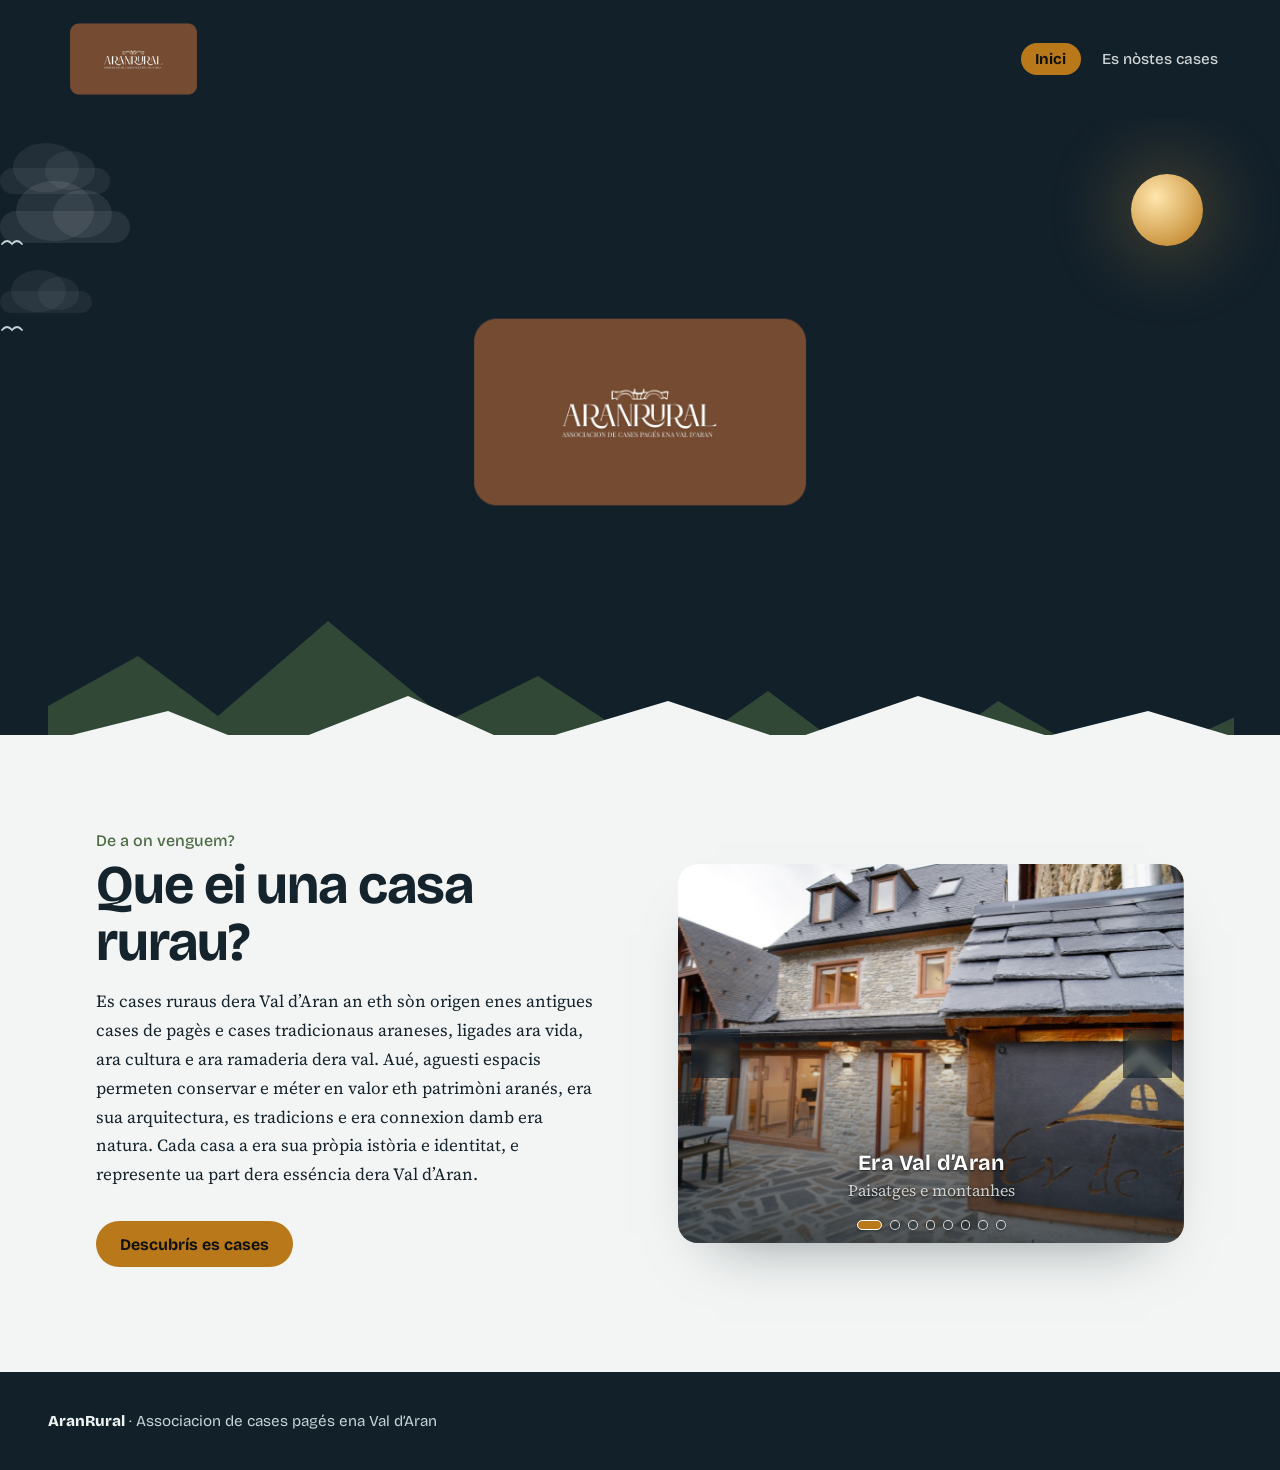
==== index.html @ 4848f4ef "Add files via upload" ====
<!DOCTYPE html>
<html lang="oc">
<head>
<meta charset="utf-8">
<meta name="viewport" content="width=device-width, initial-scale=1, viewport-fit=cover">
<title>Aranrural · Cases de pagès ena Val d’Aran</title>
<link rel="preconnect" href="https://fonts.googleapis.com">
<link rel="preconnect" href="https://fonts.gstatic.com" crossorigin>
<link href="https://fonts.googleapis.com/css2?family=Bricolage+Grotesque:wght@500;700;800&family=Source+Serif+4:wght@400;600&display=swap" rel="stylesheet">
<link rel="stylesheet" href="style.css?v=20261103d">
</head>
<body>
<header class="bar">
  <img src="aranrural.png" alt="AranRural Logo" class="logo">
  <nav aria-label="Navegacion">
    <a href="index.html" aria-current="page">Inici</a>
    <a href="cases.html">Es nòstes cases</a>
  </nav>
</header>
<main>
<section class="hero">
  <div class="sky" aria-hidden="true">
    <span class="sun"></span>
    <span class="cloud c1"></span>
    <span class="cloud c2"></span>
    <span class="cloud c3"></span>
    <svg class="bird b1" viewBox="0 0 24 12"><path class="wing" d="M2 8Q7 2 12 8Q17 2 22 8"/></svg>
    <svg class="bird b2" viewBox="0 0 24 12"><path class="wing" d="M2 8Q7 2 12 8Q17 2 22 8"/></svg>
  </div>
  <img src="aranrural.png" alt="AranRural · Associacion de cases de pagés ena Val d'Aran" class="hero-logo">
  <svg viewBox="0 0 16  00 600" preserveAspectRatio="none" aria-hidden="true">
    <path d="M0 200V120l90-50 80 60 110-95 120 100 90-45 130 85 100-70 120 90 110-80 120 70 130-60V200z" fill="var(--moss)" opacity=".55"/>
    <path d="M0 200v-45l120-30 100 40 140-55 110 50 150-45 120 40 130-45 130 40 100-25 100 30V200z" fill="var(--bg)"/>
  </svg>
</section>

<section class="def">
  <div>
    <p class="sub">De a on venguem?</p>
    <h2>Que ei una casa rurau?</h2>
    <p>Es cases ruraus dera Val d’Aran an eth sòn origen enes antigues cases de pagès e cases tradicionaus araneses, ligades ara vida, ara cultura e ara ramaderia dera val. Aué, aguesti espacis permeten conservar e méter en valor eth patrimòni aranés, era sua arquitectura, es tradicions e era connexion damb era natura. Cada casa a era sua pròpia istòria e identitat, e represente ua part dera esséncia dera Val d’Aran.</p>
    <a class="cta" href="cases.html">Descubrís es cases</a>
  </div>
  <div class="carousel" role="region" aria-roledescription="carrousel" aria-label="Fotos dera Val d’Aran"
       style="position:relative;width:100%;height:0;padding-bottom:75%;overflow:hidden;border-radius:1.25rem;background:#dfe8e8">
    <!-- Dos capas de imagen que se funden entre si. Nunca hay tres fotos: solo estas dos capas,
         y una de ellas siempre esta transparente. -->
    <img class="carousel-photo" src="fotos/foto1.png" alt="Paisatge de montanhes dera Val d’Aran"
         style="position:absolute;top:0;left:0;width:100%;height:100%;object-fit:cover;z-index:1;transition:opacity .9s ease,transform .9s ease">
    <img class="carousel-photo" alt="" aria-hidden="true"
         style="position:absolute;top:0;left:0;width:100%;height:100%;object-fit:cover;z-index:1;opacity:0;transition:opacity .9s ease,transform .9s ease">
    <div class="cap"><strong>Era Val d’Aran</strong><em>Paisatges e montanhes</em></div>
    <button class="nav prev" type="button" aria-label="Foto anterior">
      <svg viewBox="0 0 24 24" aria-hidden="true"><path d="m15 5-7 7 7 7"/></svg>
    </button>
    <button class="nav next" type="button" aria-label="Foto seguent">
      <svg viewBox="0 0 24 24" aria-hidden="true"><path d="m9 5 7 7-7 7"/></svg>
    </button>
    <div class="dots" role="group" aria-label="Seleccionar foto"></div>

    <!-- Lista de fotos. Esto NO se ve: solo son los datos del carrusel.
         Para añadir una foto, copia un <figure> entero y cambia src, alt, data-title y data-text. -->
    <div class="carousel-data" hidden>
      <figure>
        <img src="fotos/foto1.png" alt="Foto 1"
             data-title="Era Val d’Aran" data-text="Foto 1">
      </figure>
      <figure>
        <img src="fotos/foto2.heic" alt="Foto 2"
             data-title="Cases de pagès" data-text="Foto 2">
      </figure>
      <figure>
        <img src="fotos/foto3.HEIC" alt="Foto 3"
             data-title="Natura e tradicion" data-text="Foto 3">
      </figure>
      <figure>
        <img src="fotos/foto4.webp" alt="Foto 4"
             data-title="Natura e tradicion" data-text="Foto 4">
      </figure>
      <figure>
        <img src="fotos/foto5.jpg" alt="Foto 5"
             data-title="Natura e tradicion" data-text="Foto 5">
      </figure>
      <figure>
        <img src="fotos/foto6.jpeg" alt="Foto 6"
             data-title="Natura e tradicion" data-text="Foto 6">
      </figure>
      <figure>
        <img src="fotos/foto8.webp" alt="Foto 7"
             data-title="Natura e tradicion" data-text="Foto 7">
      </figure>
      <figure>
        <img src="fotos/foto9.jpg" alt="Foto 8"
             data-title="Natura e tradicion" data-text="Foto 8">
      </figure>
    </div>
  </div>
</section>
</main>
<footer><strong>AranRural</strong> · Associacion de cases pagés ena Val d’Aran</footer>
<script src="anim.js?v=20261103d" defer></script>
</body>
</html>
---- style.css ----
:root{
  --bg:#f2f5f4;--surface:#fff;--ink:#15232c;--muted:#4f6370;--line:#d3dcdf;
  --night:#12202a;--on-night:#eef3f2;--moss:#4c6b43;--larch:#b9791a;--larch-soft:#f5e6c8;--frame:#dfe8e8;
  --display:"Bricolage Grotesque","Trebuchet MS",system-ui,sans-serif;
  --text:"Source Serif 4",Georgia,"Times New Roman",serif;
  box-sizing:border-box;padding-top:env(safe-area-inset-top,0px);padding-bottom:env(safe-area-inset-bottom,0px);color-scheme:light}
@media (prefers-color-scheme:dark){:root{--bg:#0e171d;--surface:#16252e;--ink:#e8eeee;--muted:#9fb2bb;--line:#2a3c46;--night:#0a1217;--moss:#8fb283;--larch:#e2a847;--larch-soft:#3a2f17;--frame:#1d3039;color-scheme:dark}}
html{scroll-padding-top:calc(env(safe-area-inset-top,0px) + 76px);scroll-behavior:smooth}
*,*::before,*::after{box-sizing:inherit}
body{margin:0;background:var(--bg);color:var(--ink);font:400 1.0625rem/1.7 var(--text)}
body::before{content:"";position:fixed;inset:0 0 auto;height:env(safe-area-inset-top,0px);background:var(--night);z-index:21}
a{color:inherit}
:focus-visible{outline:3px solid var(--larch);outline-offset:3px}
@media (prefers-reduced-motion:reduce){html{scroll-behavior:auto}*{transition:none!important;animation:none!important}.rv{opacity:1;transform:none}}

/* barra */
.bar{position:sticky;top:env(safe-area-inset-top,0px);z-index:20;display:flex;align-items:center;justify-content:space-between;gap:1rem;padding:.7rem clamp(1rem,4vw,3rem);background:var(--night);color:var(--on-night)}
.bar .logo{height:96px;width:auto;margin-right:.5rem}
.bar>a{font:800 1.15rem/1 var(--display);text-decoration:none}
.bar nav{display:flex;gap:.4rem}
.bar nav a{font:500 .95rem var(--display);text-decoration:none;padding:.45rem .9rem;border-radius:99px;opacity:.85}
.bar nav a:hover{background:#ffffff1c;opacity:1}
.bar nav a[aria-current="page"]{background:var(--larch);color:#111;opacity:1;font-weight:700}

/* portadas */
.hero{background:var(--night);color:var(--on-night);padding:clamp(4rem,12vw,9rem) clamp(1rem,4vw,3rem) 0;overflow:hidden;position:relative;--py:0}
.hero.small{padding-top:clamp(3rem,8vw,5rem)}
.hero h1{margin:0;font:800 clamp(3.4rem,15vw,11rem)/.9 var(--display);letter-spacing:-.04em}
.hero.small h1{font-size:clamp(2.4rem,8vw,5.5rem);line-height:1}
.hero-logo{margin:1.5rem auto 0;width:clamp(6rem,20vw,16rem);display:block;animation:popIn .6s 1s cubic-bezier(.2,.9,.3,1.6) backwards}
.hero svg{display:block;width:calc(100% + 2px);height:auto;margin-top:3rem;margin-bottom:-1px}
.cta{display:inline-block;margin-top:1.75rem;padding:.85rem 1.5rem;border-radius:99px;background:var(--larch);color:#111;font:700 1rem var(--display);text-decoration:none}
.cta:hover{filter:brightness(1.08)}

/* inicio */
.def{display:grid;grid-template-columns:1fr 1fr;gap:clamp(2rem,6vw,5rem);align-items:center;padding:clamp(3rem,8vw,6rem) clamp(1rem,4vw,3rem);max-width:74rem;margin:auto}
.def h2{margin:0 0 1rem;font:700 clamp(2rem,5vw,3.4rem)/1.05 var(--display);letter-spacing:-.02em}
.def p{margin:0;max-width:34rem}
.def .sub{font:500 1rem var(--display);color:var(--moss);margin-bottom:.4rem}
.def .cta{margin-top:2rem}
/* carrousel de fotos: dos capas de imagen que se funden. Nunca se apilan. */
.carousel{isolation:isolate;touch-action:pan-y;box-shadow:0 30px 60px -38px #0a121780}
.carousel .carousel-photo{transition:opacity .9s ease,transform .9s ease;will-change:opacity,transform}
.carousel::after{content:"";position:absolute;left:0;right:0;bottom:0;height:58%;z-index:3;background:linear-gradient(to top,#0a1217b3,#0a121700);pointer-events:none}

/* pies de foto sobre la imagen */
.cap{position:absolute;left:1rem;right:1rem;bottom:2.6rem;z-index:4;display:grid;gap:.15rem;text-align:center;color:#fff;text-shadow:0 1px 2px #000000b3,0 3px 14px #00000099;pointer-events:none}
.cap strong{font:700 clamp(1rem,2.2vw,1.35rem)/1.2 var(--display);letter-spacing:.01em}
.cap em{font:400 clamp(.8rem,1.7vw,1rem)/1.4 var(--text);font-style:normal;color:#e8eeecdb}

/* flechas laterales */
.carousel .nav{position:absolute;top:50%;z-index:5;display:grid;place-items:center;width:clamp(2.4rem,4.5vw,3rem);height:clamp(2.4rem,4.5vw,3rem);padding:0;border:1px solid #ffffff33;border-radius:50%;color:#fff;background:#12202ab3;backdrop-filter:blur(6px);cursor:pointer;transform:translateY(-50%);transition:background .3s,color .3s,transform .3s,opacity .3s;opacity:.9}
.carousel .nav svg{width:1.4rem;height:1.4rem;fill:none;stroke:currentColor;stroke-width:2.4;stroke-linecap:round;stroke-linejoin:round}
.carousel .nav.prev{left:.8rem}
.carousel .nav.next{right:.8rem}
.carousel .nav:hover{background:var(--larch);color:#111;opacity:1;transform:translateY(-50%) scale(1.08)}
.carousel .nav:active{transform:translateY(-50%) scale(.94)}
.carousel .nav[hidden],.carousel .dots[hidden]{display:none}

/* indicadores */
.dots{position:absolute;left:0;right:0;bottom:.85rem;z-index:5;display:flex;justify-content:center;gap:.5rem}
.dot{position:relative;width:.6rem;height:.6rem;padding:0;border:1px solid #ffffffcc;border-radius:99px;background:#12202a59;box-shadow:0 1px 3px #00000059;cursor:pointer;transition:width .3s,background .3s,border-color .3s,transform .3s}
.dot::before{content:"";position:absolute;inset:-.55rem}
.dot:hover{background:#ffffffd9;transform:scale(1.15)}
.dot.is-active{width:1.6rem;background:var(--larch);border-color:#fff}

/* marcos de foto */
.frame{margin:0;background:var(--frame);border-radius:1.25rem;overflow:hidden;display:grid;place-items:center;color:var(--muted);position:relative}
.frame img{position:absolute;inset:0;width:100%;height:100%;object-fit:cover}
.frame > span{position:relative;z-index:2;display:grid;justify-items:center;gap:.4rem;font:500 .9rem var(--display);text-align:center;padding:1rem}
.frame svg{width:2.6rem;height:2.6rem;stroke:currentColor;fill:none;stroke-width:1.5}

/* cases */
.cases{display:grid;grid-template-columns:13rem 1fr;gap:clamp(1.5rem,4vw,3.5rem);max-width:74rem;margin:auto;padding:3rem clamp(1rem,4vw,3rem) 5rem}
.index{position:sticky;top:calc(env(safe-area-inset-top,0px) + 5.5rem);align-self:start;display:grid;gap:.25rem;border-left:2px solid var(--line);padding-left:.5rem}
.index a{font:500 1rem var(--display);text-decoration:none;padding:.5rem .8rem;border-radius:.6rem;color:var(--muted)}
.index a:hover{background:var(--surface);color:var(--ink)}
.list{display:grid;gap:2rem}
.casa{background:var(--surface);border:1px solid var(--line);border-radius:1.5rem;overflow:hidden}
.casa .frame{border-radius:0;aspect-ratio:16/9}
.casa-body{padding:1.5rem clamp(1.1rem,3vw,2rem) 1.75rem}
.casa h2{margin:0 0 1rem;font:700 1.7rem/1.1 var(--display);letter-spacing:-.01em}
details{border-top:1px solid var(--line)}
summary{cursor:pointer;list-style:none;display:flex;justify-content:space-between;align-items:center;padding:.8rem 0;font:500 1.02rem var(--display)}
summary::-webkit-details-marker{display:none}
summary::after{content:"+";font-size:1.4rem;line-height:1;color:var(--larch);transition:transform .2s}
details[open] summary::after{transform:rotate(45deg)}
details p{margin:0 0 1rem;color:var(--muted)}
.contact{display:flex;flex-wrap:wrap;gap:.6rem;margin-top:1.1rem}
.contact a{display:inline-flex;gap:.5rem;align-items:center;padding:.55rem 1rem;border-radius:99px;background:var(--larch-soft);font:500 .95rem var(--display);text-decoration:none}
.contact b{font-weight:700;color:var(--larch)}

footer{background:var(--night);color:#c5d3d6;padding:2.5rem clamp(1rem,4vw,3rem);font:400 .95rem var(--display)}
footer strong{color:var(--on-night);font-weight:800}

@media (max-width:820px){
  .def,.cases{grid-template-columns:1fr}
  .index{position:static;display:flex;overflow-x:auto;border:0;padding:0 0 .5rem;gap:.4rem}
  .index a{white-space:nowrap;background:var(--surface);border:1px solid var(--line)}
}

/* ==================== animaciones ==================== */

/* — entrada de pagina y salida hacia otro enlace — */
@keyframes pageIn{from{opacity:0}to{opacity:1}}
body{animation:pageIn .5s ease both}
body.leaving{opacity:0;transition:opacity .28s ease}

/* — barra de progreso de lectura — */
.progress{position:fixed;top:0;left:0;z-index:40;width:100%;height:3px;background:linear-gradient(90deg,var(--moss),var(--larch));transform:scaleX(var(--p,0));transform-origin:0 50%;pointer-events:none}

/* — barra superior — */
@keyframes barIn{from{transform:translateY(-100%)}to{transform:none}}
.bar{animation:barIn .6s .05s cubic-bezier(.2,.85,.25,1) both}
@keyframes navIn{from{opacity:0;transform:translateY(-14px) scale(.8)}to{transform:none}}
.bar nav a{animation:navIn .5s cubic-bezier(.2,.9,.3,1.4) backwards;animation-delay:calc(.3s + var(--i,0) * .08s);transition:background .3s,opacity .3s,transform .3s,color .3s}
.bar nav a:hover{transform:translateY(-2px) scale(1.06)}
.bar nav a:active{transform:scale(.94)}
.bar>a{display:inline-block;transition:transform .35s cubic-bezier(.2,.9,.3,1.5),color .3s}
.bar>a:hover{transform:scale(1.07) rotate(-1.5deg);color:var(--larch)}

/* — cielo animado de la portada (sol, nubes, pajaros) — */
@keyframes sunIn{from{opacity:0;transform:scale(.2)}to{opacity:1;transform:scale(1)}}
@keyframes sunPulse{0%,100%{transform:scale(1)}50%{transform:scale(1.09)}}
.sun{position:absolute;top:9%;right:6%;width:clamp(38px,6vw,72px);aspect-ratio:1;border-radius:50%;background:radial-gradient(circle at 35% 32%,#ffe6ad,var(--larch));box-shadow:0 0 70px 16px #e2a8473d;pointer-events:none;animation:sunIn 1.2s .4s backwards,sunPulse 5s 1.8s ease-in-out infinite;translate:0 calc(var(--py,0) * .5px)}
.sky{position:absolute;inset:0;overflow:hidden;pointer-events:none;translate:0 calc(var(--py,0) * .3px)}
@keyframes drift{from{transform:translateX(-30vw)}to{transform:translateX(130vw)}}
@keyframes cloudIn{from{opacity:0}to{opacity:var(--o,.5)}}
.cloud{position:absolute;background:#ffffff2b;border-radius:99px;animation:drift linear infinite,cloudIn 1.6s both}
.cloud::before,.cloud::after{content:"";position:absolute;background:inherit;border-radius:50%}
.cloud::before{width:60%;height:190%;left:12%;top:-95%}
.cloud::after{width:45%;height:150%;right:14%;top:-65%}
.cloud.c1{top:15%;width:130px;height:32px;--o:.5;animation-duration:52s;animation-delay:-9s}
.cloud.c2{top:28%;width:92px;height:22px;--o:.35;animation-duration:74s;animation-delay:-34s}
.cloud.c3{top:8%;width:110px;height:26px;--o:.4;animation-duration:63s;animation-delay:-48s}
@keyframes fly{from{transform:translate(-12vw,0)}to{transform:translate(112vw,-9vh)}}
@keyframes flap{0%,100%{transform:scaleY(1)}50%{transform:scaleY(.3)}}
.bird{position:absolute;width:24px;height:auto;fill:none;stroke:#c5d3d6;stroke-width:1.8;stroke-linecap:round;animation:fly linear infinite}
.bird .wing{transform-box:fill-box;transform-origin:center;animation:flap .48s ease-in-out infinite}
.bird.b1{top:19%;animation-duration:38s}
.bird.b2{top:33%;width:16px;animation-duration:54s;animation-delay:-22s}
.hero .sky svg{display:block;width:24px;height:auto;margin:0;position:absolute}

/* — texto de portada — */
@keyframes ltrIn{from{opacity:0;transform:translateY(.55em) rotate(5deg);filter:blur(7px)}to{opacity:1;transform:none;filter:blur(0)}}
.hero h1 .ltr{display:inline-block;animation:ltrIn .55s cubic-bezier(.2,.85,.3,1.15) backwards;animation-delay:calc(.15s + var(--i) * .038s);will-change:transform,opacity,filter}
@keyframes hue{to{filter:hue-rotate(20deg)}}
.hero h1 span{animation:hue 6s ease-in-out infinite alternate}
@keyframes fadeUp{from{opacity:0;transform:translateY(24px)}to{opacity:1;transform:none}}
@keyframes popIn{from{opacity:0;transform:scale(.7)}to{opacity:1;transform:none}}
.hero-logo{display:block;margin:1.5rem auto 0;width:clamp(12rem,35vw,40rem);animation:popIn .6s 1s cubic-bezier(.2,.9,.3,1.6) backwards}
.hero p{animation:fadeUp .8s .7s backwards}
.hero>svg{transform:translateY(calc(var(--py,0) * .22px))}
.hero>svg path{transform-box:fill-box;animation:rise 1s cubic-bezier(.2,.8,.2,1) both}
@keyframes rise{from{transform:translateY(55%)}to{transform:none}}
.hero>svg path:nth-child(1){animation-delay:.45s}
.hero>svg path:nth-child(2){animation-delay:.6s}

/* — boton CTA — */
.cta{position:relative;overflow:hidden;transition:transform .3s cubic-bezier(.2,.9,.3,1.5),box-shadow .3s,filter .3s}
.hero .cta{animation:popIn .6s 1s cubic-bezier(.2,.9,.3,1.6) backwards}
.cta::after{content:"";position:absolute;inset:0;background:linear-gradient(110deg,transparent 32%,#ffffffa6 50%,transparent 68%);transform:translateX(-130%);pointer-events:none}
.cta:hover{transform:translateY(-3px) scale(1.04);box-shadow:0 16px 30px -12px #b9791acc}
.cta:hover::after{animation:shine .9s ease}
@keyframes shine{to{transform:translateX(130%)}}
.cta:active{transform:translateY(0) scale(.96)}

/* — marcos de foto — */
.frame::before{content:"";position:absolute;inset:0;background:linear-gradient(115deg,transparent 40%,#ffffff80 50%,transparent 60%);translate:-130% 0;transition:translate .9s ease;pointer-events:none;z-index:1}
.frame:hover::before{translate:130% 0}
.frame img{transition:transform .8s cubic-bezier(.2,.8,.25,1)}
.frame:not(.slide):hover img{transform:scale(1.07)}
.frame svg{transition:transform .55s cubic-bezier(.2,.9,.3,1.5)}
.frame:not(.slide):hover svg{transform:scale(1.15) rotate(-5deg)}

/* — revelado al hacer scroll — */
.rv{opacity:0;transform:translateY(36px);transition:opacity .85s cubic-bezier(.2,.8,.25,1),transform .85s cubic-bezier(.2,.8,.25,1);transition-delay:calc(var(--i,0) * 95ms)}
.rv.in{opacity:1;transform:none}

/* — tarjetas de casa — */
.casa{transition:transform .45s cubic-bezier(.2,.8,.25,1),box-shadow .45s,border-color .45s}
.casa.in:hover{transform:translateY(-7px);box-shadow:0 26px 50px -26px #0a121759;border-color:var(--moss)}

/* — acordeones (details) — */
details{interpolate-size:allow-keywords;transition:border-color .3s}
details::details-content{block-size:0;overflow:hidden;opacity:0;transition:block-size .4s cubic-bezier(.2,.8,.25,1),opacity .35s .05s,content-visibility .4s allow-discrete}
details[open]::details-content{block-size:auto;opacity:1}
@supports not (interpolate-size:allow-keywords){details[open] p{animation:fadeUp .4s .05s backwards}}
summary{transition:color .25s,transform .25s}
summary:hover{color:var(--moss);transform:translateX(5px)}
summary:active{transform:translateX(5px) scale(.98)}
summary::after{transition:transform .45s cubic-bezier(.2,.9,.3,1.8)}
summary:hover::after{transform:scale(1.25)}
details[open] summary:hover::after{transform:rotate(45deg) scale(1.25)}

/* — chips de contacto — */
.casa.in .contact a{animation:popIn .5s backwards;animation-delay:calc(.2s + var(--i,0) * .07s)}
.contact a{transition:transform .3s cubic-bezier(.2,.9,.3,1.5),box-shadow .3s,filter .3s}
.contact a:hover{transform:translateY(-3px) scale(1.05);box-shadow:0 12px 22px -10px #b9791a80;filter:brightness(1.05)}
.contact a:active{transform:scale(.96)}

/* — indice lateral — */
.index a{transition:background .3s,color .3s,transform .35s cubic-bezier(.2,.8,.25,1),box-shadow .3s}
.index a:hover{transform:translateX(7px)}
.index a.active{background:var(--surface);color:var(--ink);transform:translateX(7px);box-shadow:inset 3px 0 0 var(--larch)}

@media (max-width:820px){
  .index a:hover,.index a.active{transform:translateY(-2px);box-shadow:0 6px 14px -8px #0a121733}
}
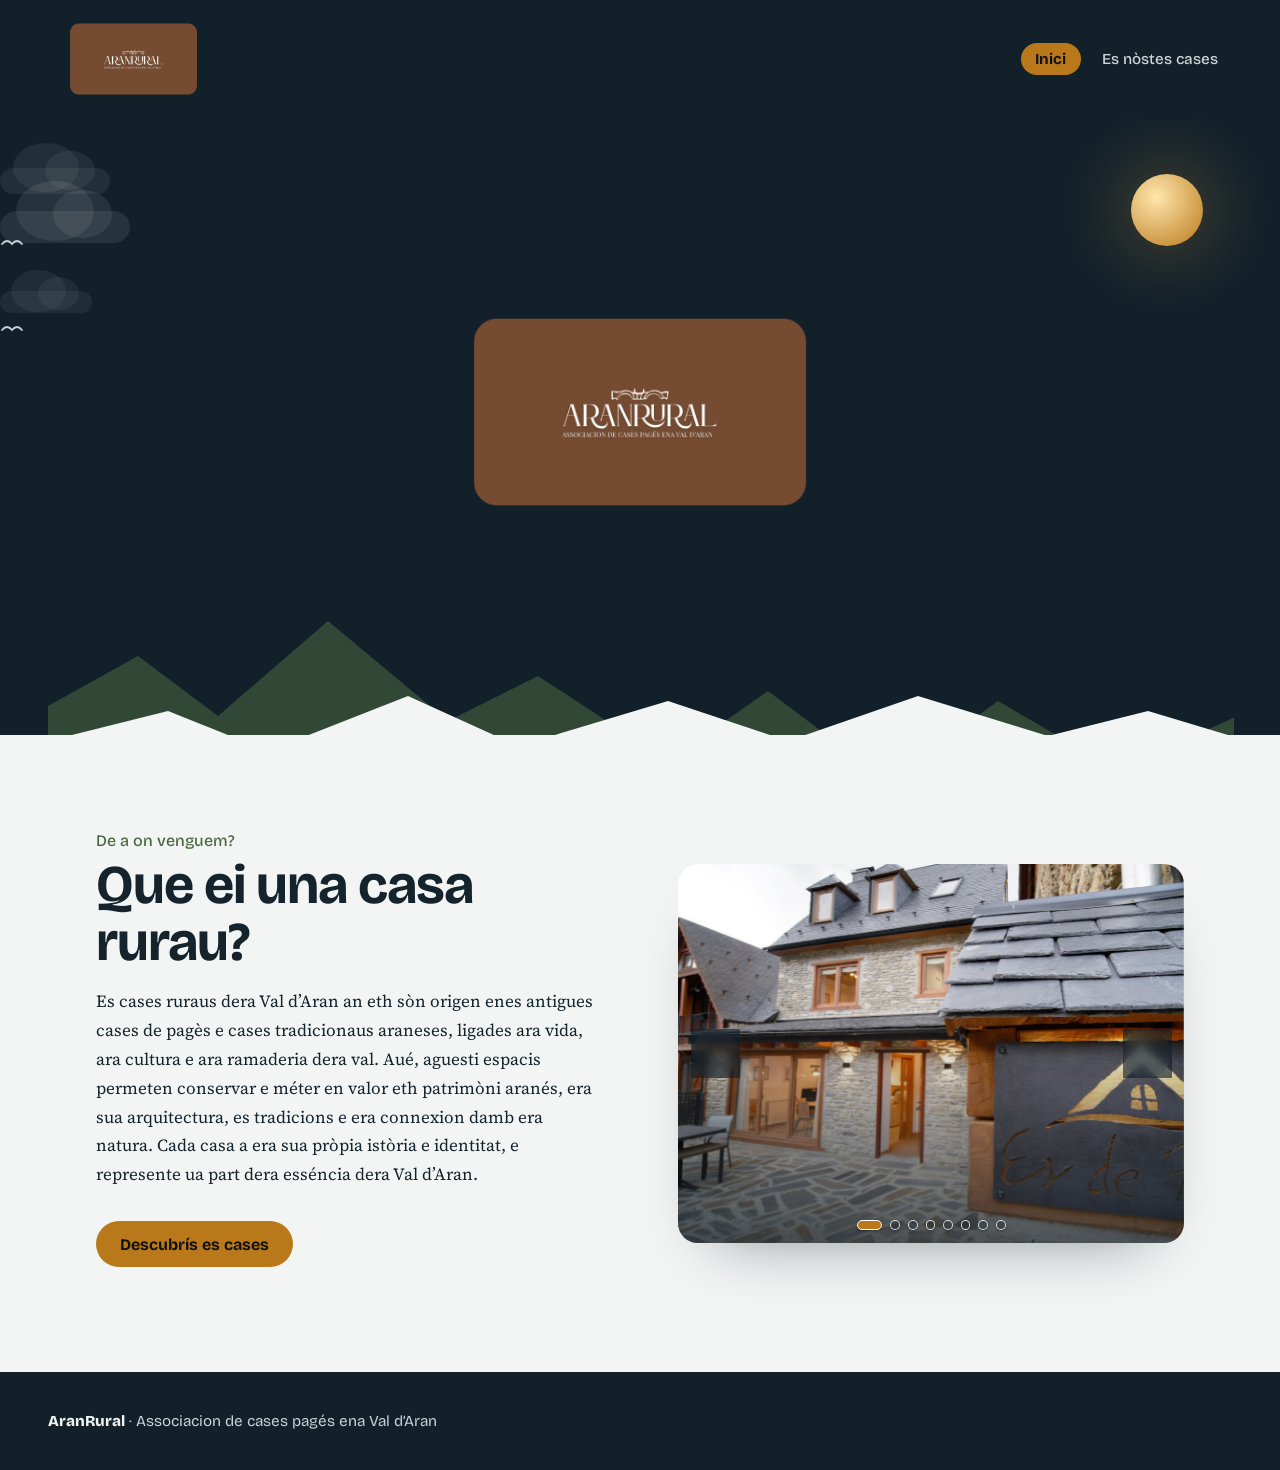
==== commit 483e22eb: "Add files via upload" ====
--- a/index.html
+++ b/index.html
@@ -49,7 +49,6 @@
          style="position:absolute;top:0;left:0;width:100%;height:100%;object-fit:cover;z-index:1;transition:opacity .9s ease,transform .9s ease">
     <img class="carousel-photo" alt="" aria-hidden="true"
          style="position:absolute;top:0;left:0;width:100%;height:100%;object-fit:cover;z-index:1;opacity:0;transition:opacity .9s ease,transform .9s ease">
-    <div class="cap"><strong>Era Val d’Aran</strong><em>Paisatges e montanhes</em></div>
     <button class="nav prev" type="button" aria-label="Foto anterior">
       <svg viewBox="0 0 24 24" aria-hidden="true"><path d="m15 5-7 7 7 7"/></svg>
     </button>
@@ -66,11 +65,11 @@
              data-title="Era Val d’Aran" data-text="Foto 1">
       </figure>
       <figure>
-        <img src="fotos/foto2.heic" alt="Foto 2"
+        <img src="fotos/foto2.png" alt="Foto 2"
              data-title="Cases de pagès" data-text="Foto 2">
       </figure>
       <figure>
-        <img src="fotos/foto3.HEIC" alt="Foto 3"
+        <img src="fotos/foto3.png" alt="Foto 3"
              data-title="Natura e tradicion" data-text="Foto 3">
       </figure>
       <figure>
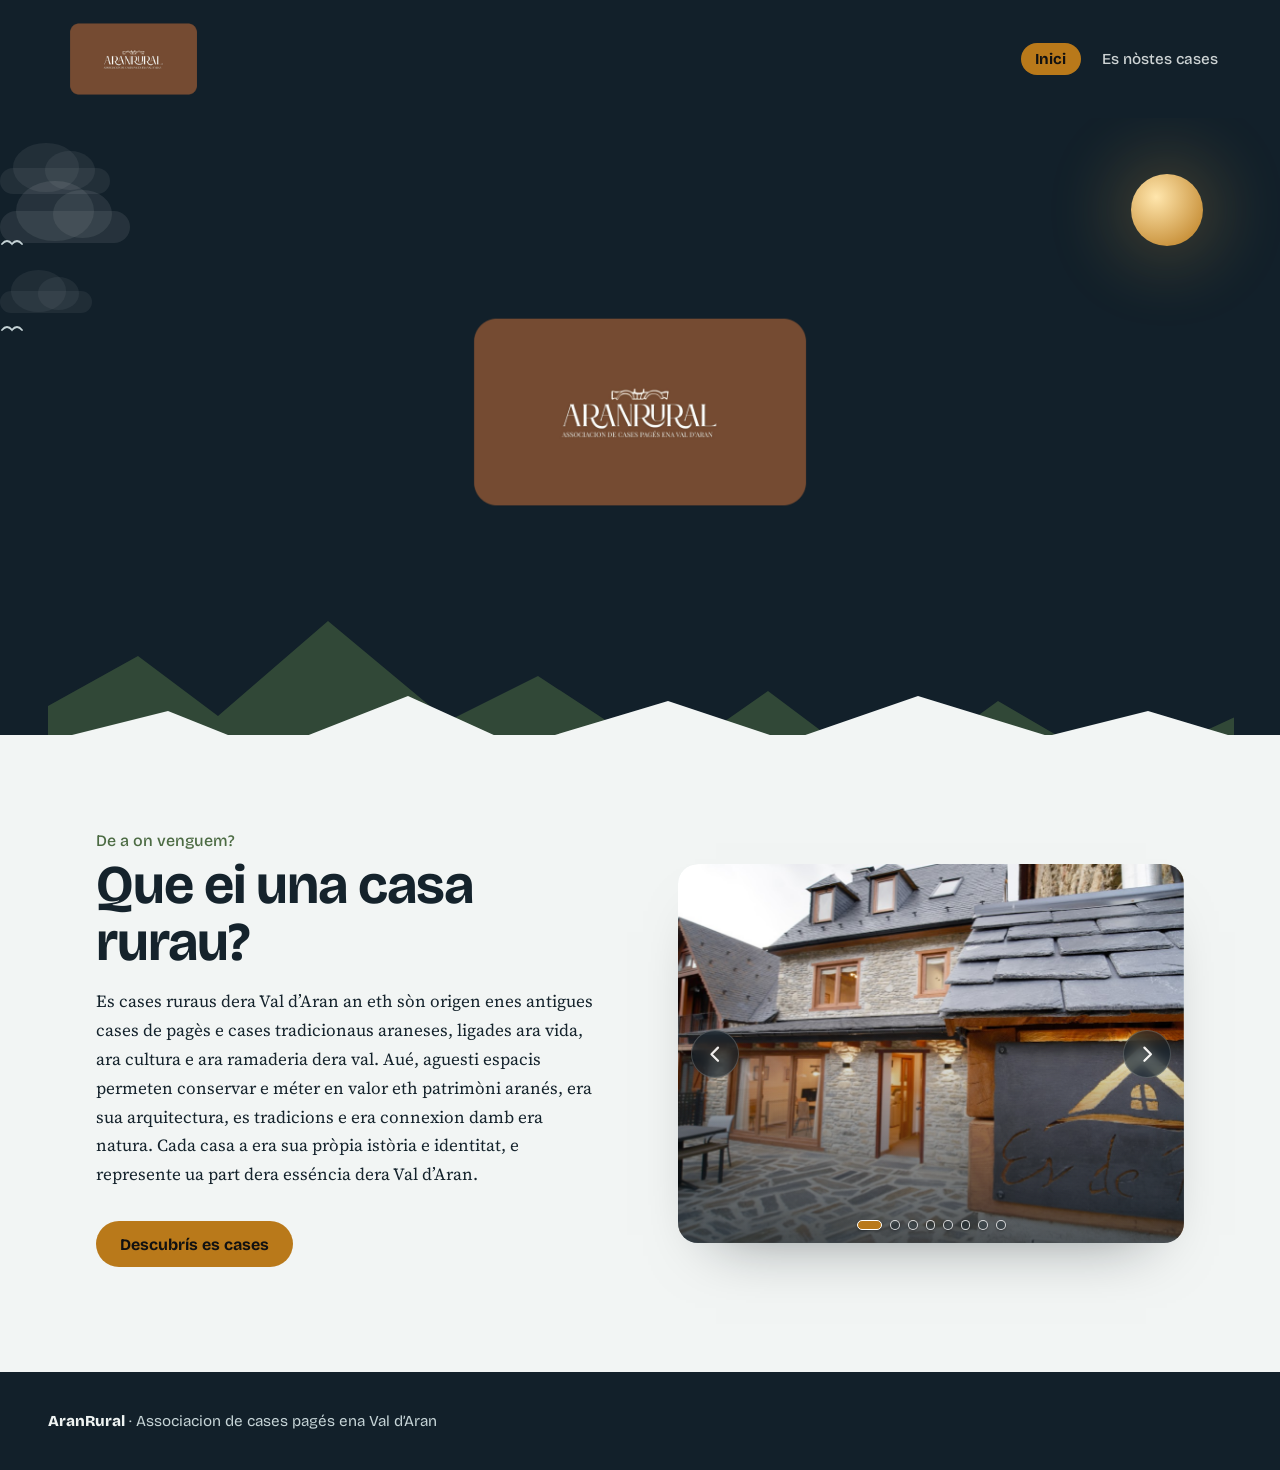
==== commit 4b8ddfff: "Add files via upload" ====
--- a/index.html
+++ b/index.html
@@ -7,7 +7,7 @@
 <link rel="preconnect" href="https://fonts.googleapis.com">
 <link rel="preconnect" href="https://fonts.gstatic.com" crossorigin>
 <link href="https://fonts.googleapis.com/css2?family=Bricolage+Grotesque:wght@500;700;800&family=Source+Serif+4:wght@400;600&display=swap" rel="stylesheet">
-<link rel="stylesheet" href="style.css?v=20261103d">
+<link rel="stylesheet" href="style.css?v=20261103e">
 </head>
 <body>
 <header class="bar">
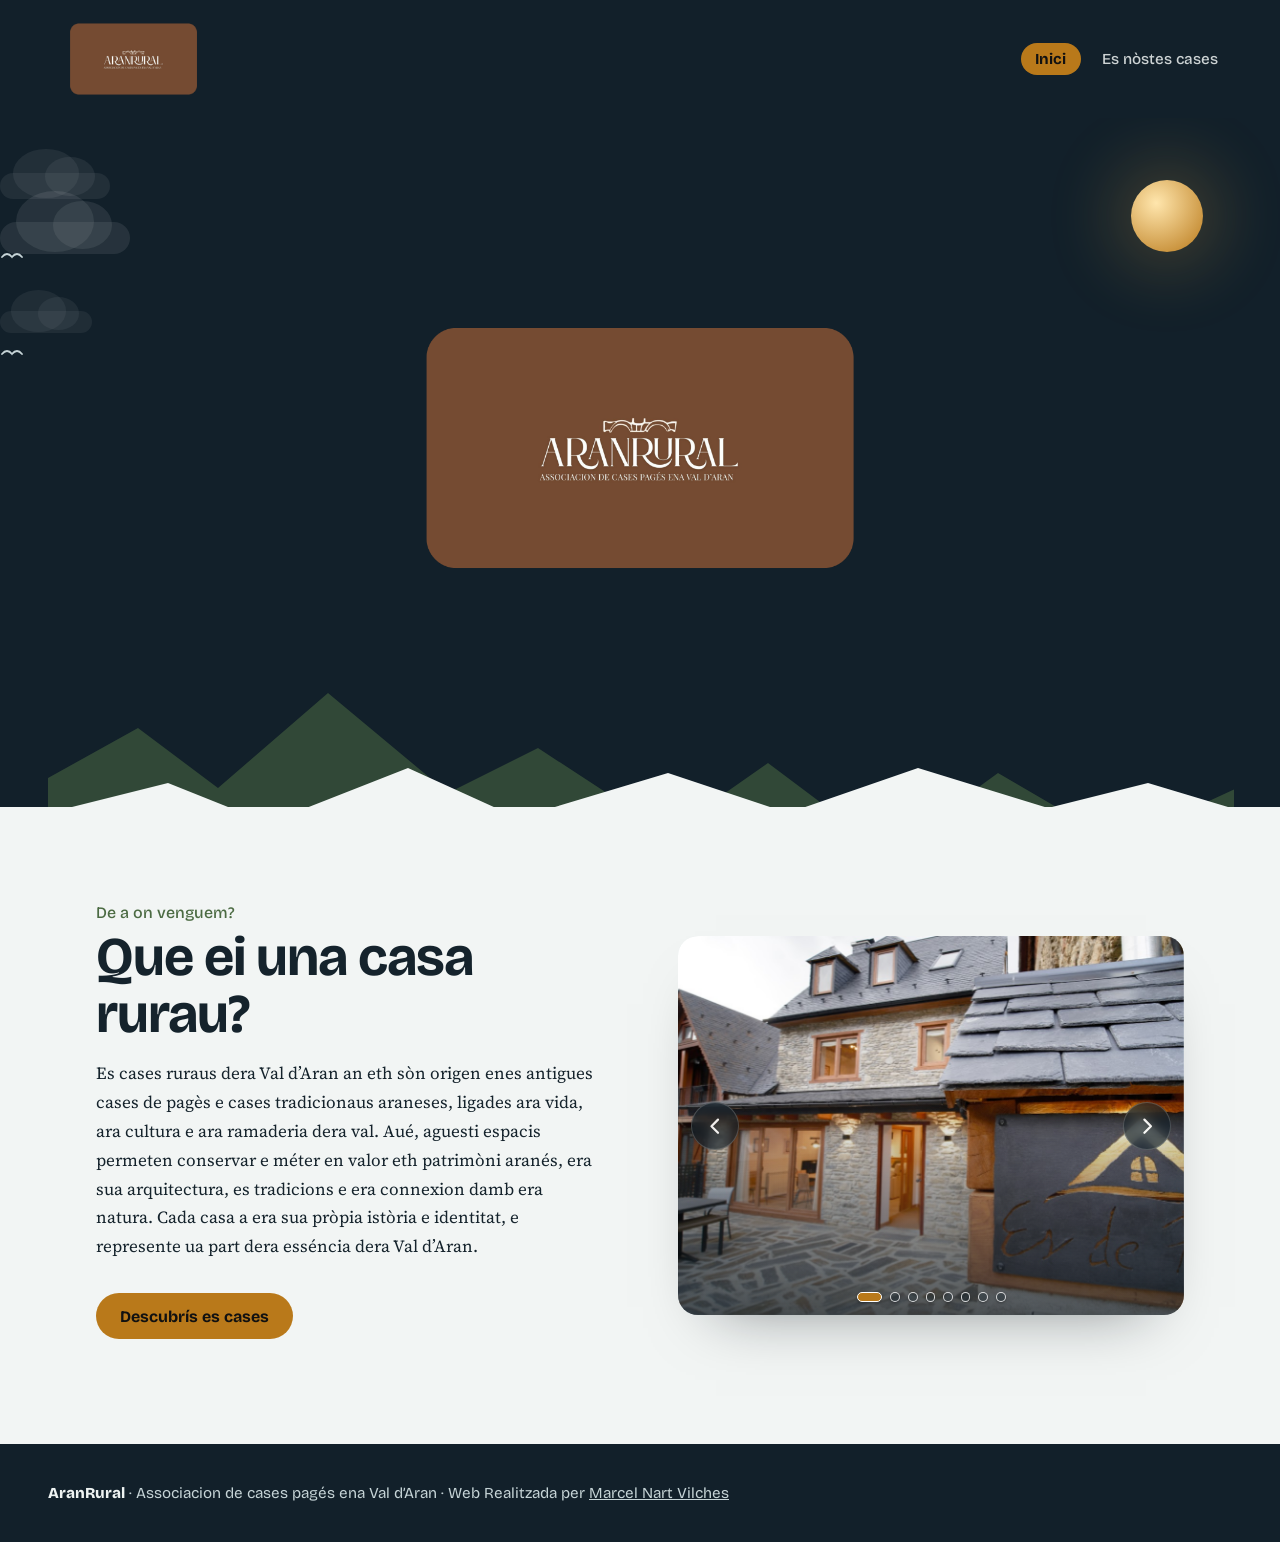
==== commit 166cc0b0: "Add files via upload" ====
--- a/index.html
+++ b/index.html
@@ -7,7 +7,7 @@
 <link rel="preconnect" href="https://fonts.googleapis.com">
 <link rel="preconnect" href="https://fonts.gstatic.com" crossorigin>
 <link href="https://fonts.googleapis.com/css2?family=Bricolage+Grotesque:wght@500;700;800&family=Source+Serif+4:wght@400;600&display=swap" rel="stylesheet">
-<link rel="stylesheet" href="style.css?v=20261103e">
+<link rel="stylesheet" href="style.css?v=20261103f">
 </head>
 <body>
 <header class="bar">
@@ -96,7 +96,7 @@
   </div>
 </section>
 </main>
-<footer><strong>AranRural</strong> · Associacion de cases pagés ena Val d’Aran</footer>
-<script src="anim.js?v=20261103d" defer></script>
+<footer><strong>AranRural</strong> · Associacion de cases pagés ena Val d’Aran · Web Realitzada per <a href="https://mnartv.es">Marcel Nart Vilches</a></footer>
+<script src="anim.js?v=20261103f" defer></script>
 </body>
 </html>
--- a/style.css
+++ b/style.css
@@ -27,7 +27,7 @@
 .hero.small{padding-top:clamp(3rem,8vw,5rem)}
 .hero h1{margin:0;font:800 clamp(3.4rem,15vw,11rem)/.9 var(--display);letter-spacing:-.04em}
 .hero.small h1{font-size:clamp(2.4rem,8vw,5.5rem);line-height:1}
-.hero-logo{margin:1.5rem auto 0;width:clamp(6rem,20vw,16rem);display:block;animation:popIn .6s 1s cubic-bezier(.2,.9,.3,1.6) backwards}
+.hero-logo{margin:1.5rem auto 0;width:clamp(16rem,45vw,52rem);display:block;animation:popIn .6s 1s cubic-bezier(.2,.9,.3,1.6) backwards}
 .hero svg{display:block;width:calc(100% + 2px);height:auto;margin-top:3rem;margin-bottom:-1px}
 .cta{display:inline-block;margin-top:1.75rem;padding:.85rem 1.5rem;border-radius:99px;background:var(--larch);color:#111;font:700 1rem var(--display);text-decoration:none}
 .cta:hover{filter:brightness(1.08)}
@@ -148,7 +148,7 @@
 .hero h1 span{animation:hue 6s ease-in-out infinite alternate}
 @keyframes fadeUp{from{opacity:0;transform:translateY(24px)}to{opacity:1;transform:none}}
 @keyframes popIn{from{opacity:0;transform:scale(.7)}to{opacity:1;transform:none}}
-.hero-logo{display:block;margin:1.5rem auto 0;width:clamp(12rem,35vw,40rem);animation:popIn .6s 1s cubic-bezier(.2,.9,.3,1.6) backwards}
+.hero-logo{display:block;margin:1.5rem auto 0;width:clamp(16rem,45vw,52rem);animation:popIn .6s 1s cubic-bezier(.2,.9,.3,1.6) backwards}
 .hero p{animation:fadeUp .8s .7s backwards}
 .hero>svg{transform:translateY(calc(var(--py,0) * .22px))}
 .hero>svg path{transform-box:fill-box;animation:rise 1s cubic-bezier(.2,.8,.2,1) both}
@@ -207,3 +207,9 @@
 @media (max-width:820px){
   .index a:hover,.index a.active{transform:translateY(-2px);box-shadow:0 6px 14px -8px #0a121733}
 }
+
+/* — al pasar el cursor, la tarjeta crece para mostrar la foto completa — */
+.casa .frame{transition:aspect-ratio .45s cubic-bezier(.2,.8,.25,1)}
+.casa .frame:hover{aspect-ratio:var(--ar,16/9)}
+.casa .frame:hover img{transform:none}
+@media (prefers-reduced-motion:reduce){.casa .frame{transition:none}}
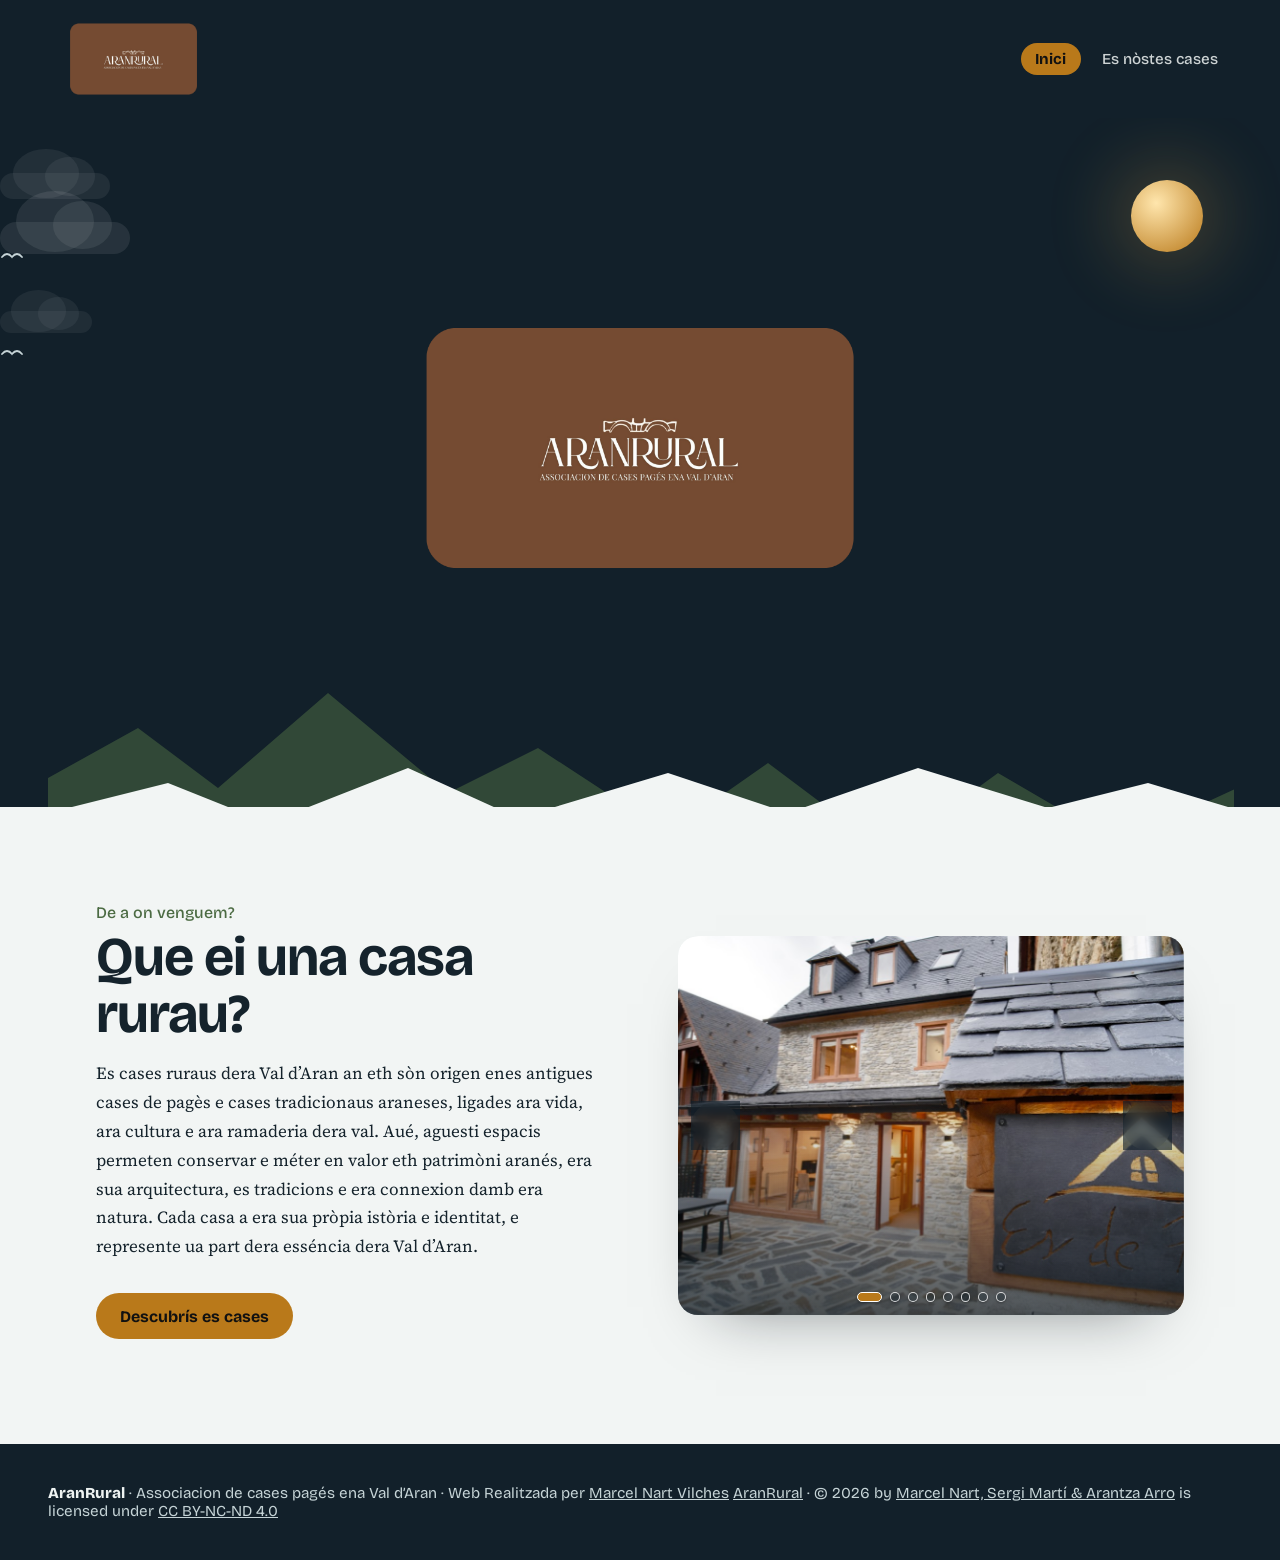
==== commit a299720c: "Add files via upload" ====
--- a/index.html
+++ b/index.html
@@ -96,7 +96,7 @@
   </div>
 </section>
 </main>
-<footer><strong>AranRural</strong> · Associacion de cases pagés ena Val d’Aran · Web Realitzada per <a href="https://mnartv.es">Marcel Nart Vilches</a></footer>
+<footer><strong>AranRural</strong> · Associacion de cases pagés ena Val d’Aran · Web Realitzada per <a href="https://mnartv.es">Marcel Nart Vilches</a> <a href="https://ruralaran.vercel.app">AranRural</a> · © 2026 by <a href="https://example.com">Marcel Nart, Sergi Martí &amp; Arantza Arro</a> is licensed under <a href="https://creativecommons.org/licenses/by-nc-nd/4.0/">CC BY-NC-ND 4.0</a><img src="https://mirrors.creativecommons.org/presskit/icons/cc.svg" alt="" style="max-width: 1em;max-height:1em;margin-left: .2em;"><img src="https://mirrors.creativecommons.org/presskit/icons/by.svg" alt="" style="max-width: 1em;max-height:1em;margin-left: .2em;"><img src="https://mirrors.creativecommons.org/presskit/icons/nc.svg" alt="" style="max-width: 1em;max-height:1em;margin-left: .2em;"><img src="https://mirrors.creativecommons.org/presskit/icons/nd.svg" alt="" style="max-width: 1em;max-height:1em;margin-left: .2em;"></footer>
 <script src="anim.js?v=20261103f" defer></script>
 </body>
 </html>
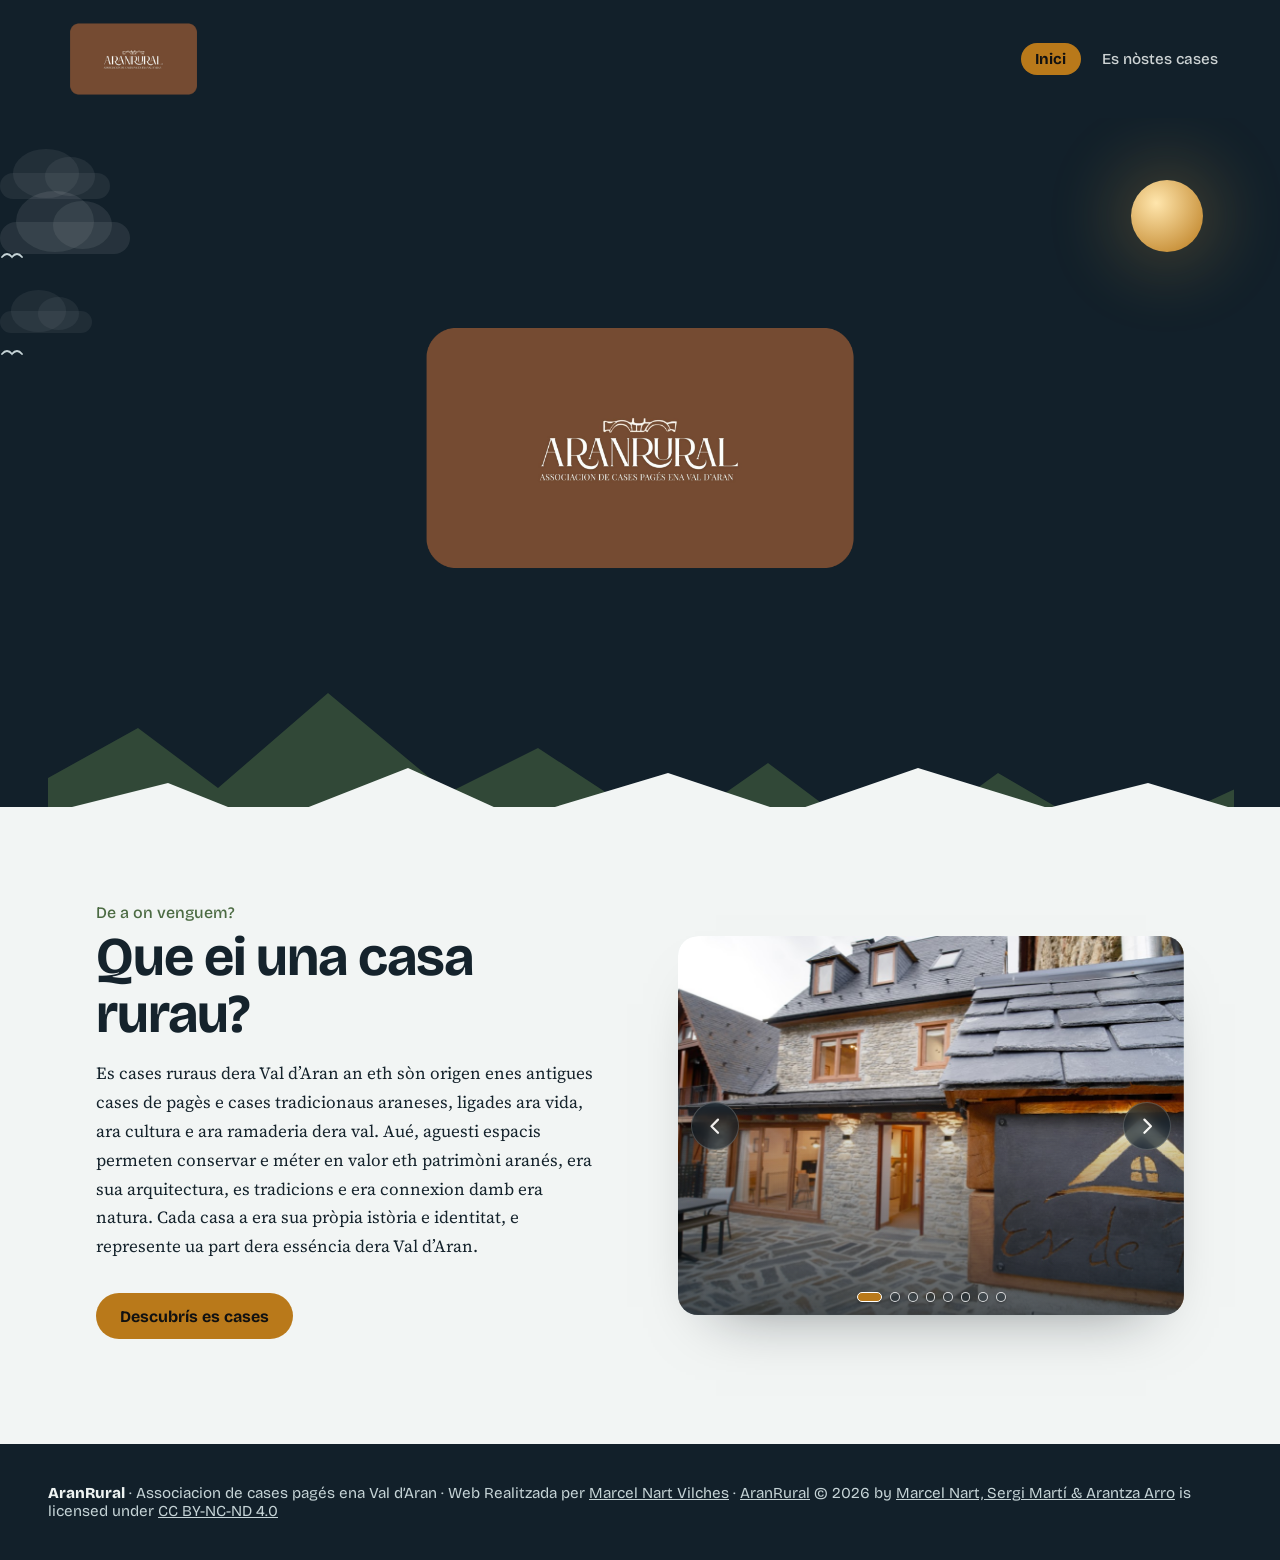
==== commit 250c20f4: "Add files via upload" ====
--- a/index.html
+++ b/index.html
@@ -96,7 +96,7 @@
   </div>
 </section>
 </main>
-<footer><strong>AranRural</strong> · Associacion de cases pagés ena Val d’Aran · Web Realitzada per <a href="https://mnartv.es">Marcel Nart Vilches</a> <a href="https://ruralaran.vercel.app">AranRural</a> · © 2026 by <a href="https://example.com">Marcel Nart, Sergi Martí &amp; Arantza Arro</a> is licensed under <a href="https://creativecommons.org/licenses/by-nc-nd/4.0/">CC BY-NC-ND 4.0</a><img src="https://mirrors.creativecommons.org/presskit/icons/cc.svg" alt="" style="max-width: 1em;max-height:1em;margin-left: .2em;"><img src="https://mirrors.creativecommons.org/presskit/icons/by.svg" alt="" style="max-width: 1em;max-height:1em;margin-left: .2em;"><img src="https://mirrors.creativecommons.org/presskit/icons/nc.svg" alt="" style="max-width: 1em;max-height:1em;margin-left: .2em;"><img src="https://mirrors.creativecommons.org/presskit/icons/nd.svg" alt="" style="max-width: 1em;max-height:1em;margin-left: .2em;"></footer>
+<footer><strong>AranRural</strong> · Associacion de cases pagés ena Val d’Aran · Web Realitzada per <a href="https://mnartv.es">Marcel Nart Vilches</a> · <a href="https://ruralaran.vercel.app">AranRural</a> © 2026 by <a href="https://example.com">Marcel Nart, Sergi Martí &amp; Arantza Arro</a> is licensed under <a href="https://creativecommons.org/licenses/by-nc-nd/4.0/">CC BY-NC-ND 4.0</a><img src="https://mirrors.creativecommons.org/presskit/icons/cc.svg" alt="" style="max-width: 1em;max-height:1em;margin-left: .2em;"><img src="https://mirrors.creativecommons.org/presskit/icons/by.svg" alt="" style="max-width: 1em;max-height:1em;margin-left: .2em;"><img src="https://mirrors.creativecommons.org/presskit/icons/nc.svg" alt="" style="max-width: 1em;max-height:1em;margin-left: .2em;"><img src="https://mirrors.creativecommons.org/presskit/icons/nd.svg" alt="" style="max-width: 1em;max-height:1em;margin-left: .2em;"></footer>
 <script src="anim.js?v=20261103f" defer></script>
 </body>
 </html>
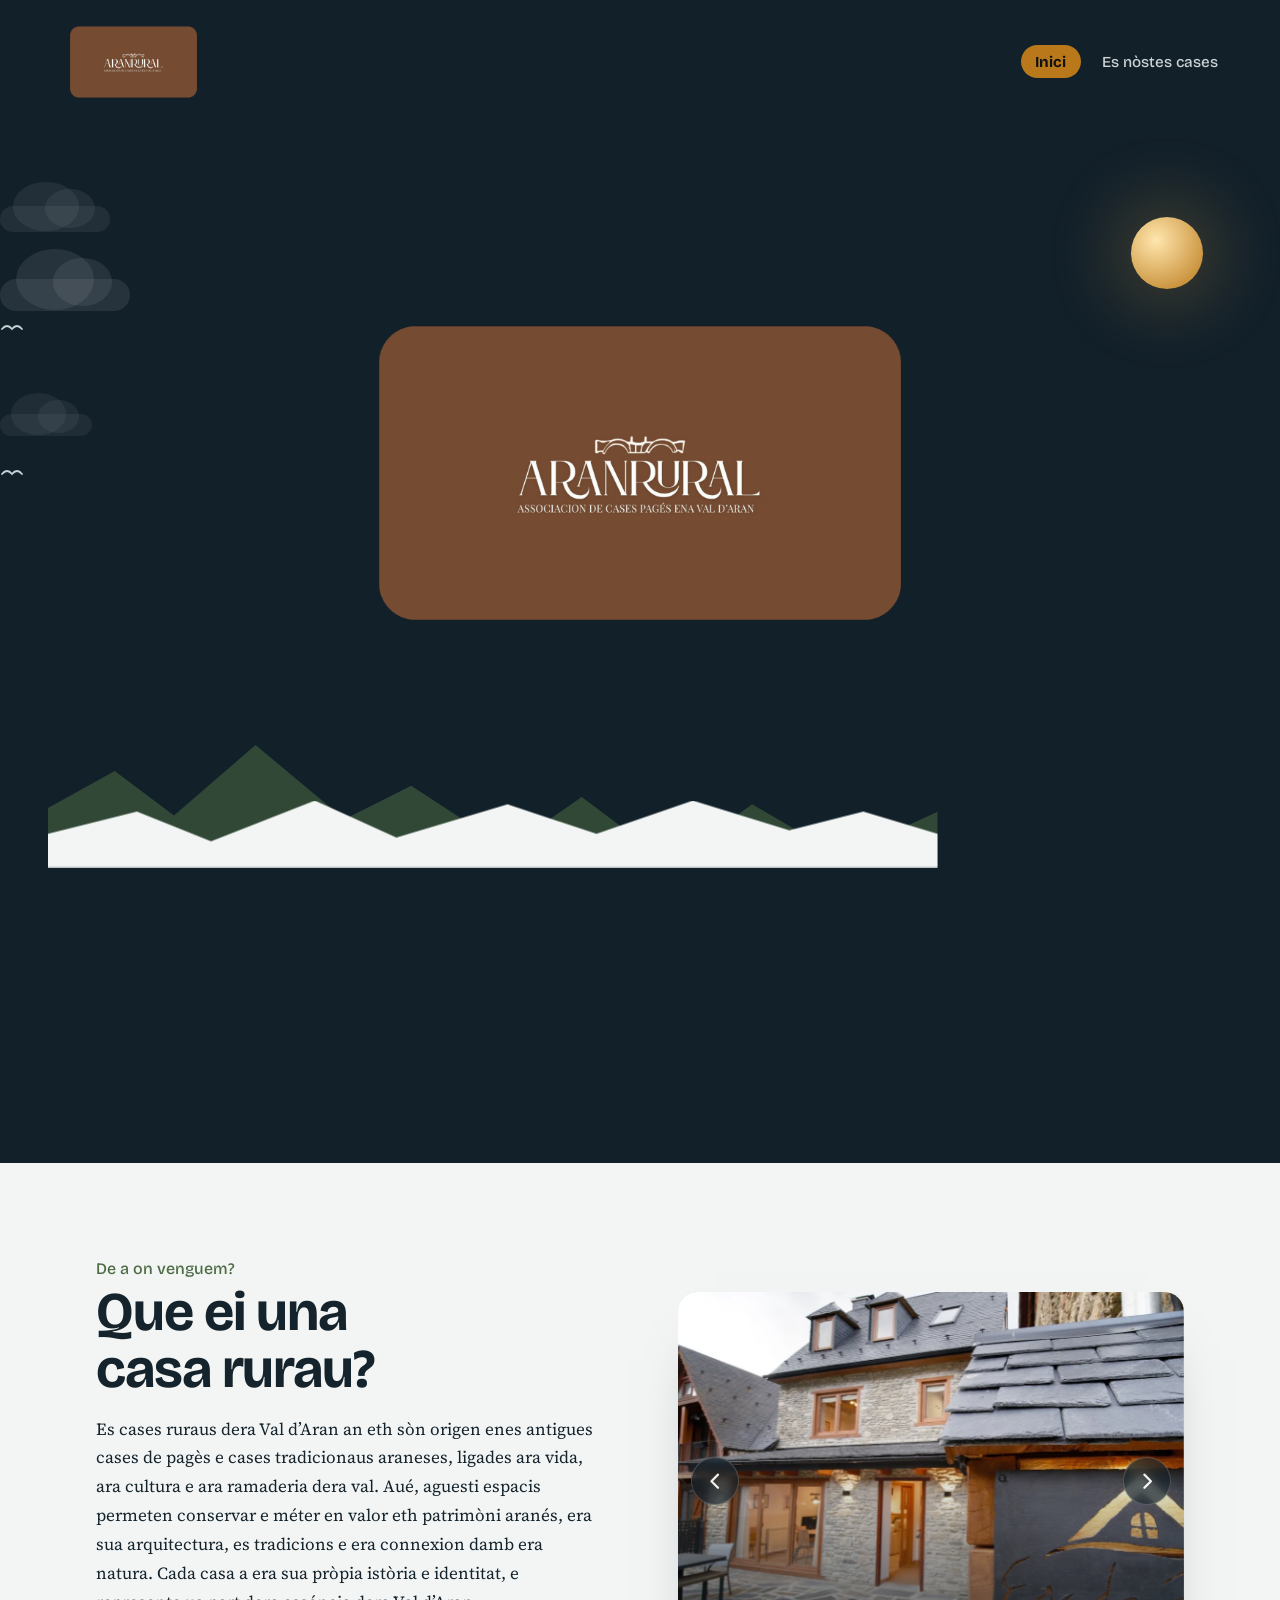
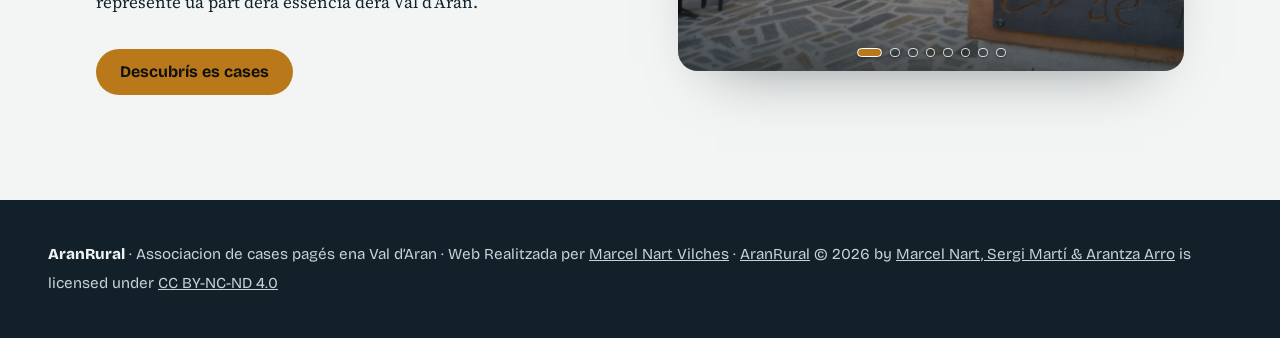
==== commit 8d9ce756: "feat(responsive): adaptar la web a móvil, tablet y Dia - Barra sticky con altura variable (--bar-h) " ====
--- a/index.html
+++ b/index.html
@@ -3,15 +3,19 @@
 <head>
 <meta charset="utf-8">
 <meta name="viewport" content="width=device-width, initial-scale=1, viewport-fit=cover">
+<meta name="theme-color" content="#12202a" media="(prefers-color-scheme: light)">
+<meta name="theme-color" content="#0a1217" media="(prefers-color-scheme: dark)">
+<link rel="icon" type="image/svg+xml" href="favicon.svg">
+<link rel="apple-touch-icon" href="apple-touch-icon.png">
 <title>Aranrural · Cases de pagès ena Val d’Aran</title>
 <link rel="preconnect" href="https://fonts.googleapis.com">
 <link rel="preconnect" href="https://fonts.gstatic.com" crossorigin>
 <link href="https://fonts.googleapis.com/css2?family=Bricolage+Grotesque:wght@500;700;800&family=Source+Serif+4:wght@400;600&display=swap" rel="stylesheet">
-<link rel="stylesheet" href="style.css?v=20261103f">
+<link rel="stylesheet" href="style.css?v=20261117a">
 </head>
 <body>
 <header class="bar">
-  <img src="aranrural.png" alt="AranRural Logo" class="logo">
+  <a href="index.html" aria-label="AranRural, inici"><img src="aranrural.png" alt="AranRural Logo" class="logo"></a>
   <nav aria-label="Navegacion">
     <a href="index.html" aria-current="page">Inici</a>
     <a href="cases.html">Es nòstes cases</a>
@@ -28,7 +32,7 @@
     <svg class="bird b2" viewBox="0 0 24 12"><path class="wing" d="M2 8Q7 2 12 8Q17 2 22 8"/></svg>
   </div>
   <img src="aranrural.png" alt="AranRural · Associacion de cases de pagés ena Val d'Aran" class="hero-logo">
-  <svg viewBox="0 0 16  00 600" preserveAspectRatio="none" aria-hidden="true">
+  <svg viewBox="0 0 1600 600" preserveAspectRatio="none" aria-hidden="true">
     <path d="M0 200V120l90-50 80 60 110-95 120 100 90-45 130 85 100-70 120 90 110-80 120 70 130-60V200z" fill="var(--moss)" opacity=".55"/>
     <path d="M0 200v-45l120-30 100 40 140-55 110 50 150-45 120 40 130-45 130 40 100-25 100 30V200z" fill="var(--bg)"/>
   </svg>
@@ -41,14 +45,11 @@
     <p>Es cases ruraus dera Val d’Aran an eth sòn origen enes antigues cases de pagès e cases tradicionaus araneses, ligades ara vida, ara cultura e ara ramaderia dera val. Aué, aguesti espacis permeten conservar e méter en valor eth patrimòni aranés, era sua arquitectura, es tradicions e era connexion damb era natura. Cada casa a era sua pròpia istòria e identitat, e represente ua part dera esséncia dera Val d’Aran.</p>
     <a class="cta" href="cases.html">Descubrís es cases</a>
   </div>
-  <div class="carousel" role="region" aria-roledescription="carrousel" aria-label="Fotos dera Val d’Aran"
-       style="position:relative;width:100%;height:0;padding-bottom:75%;overflow:hidden;border-radius:1.25rem;background:#dfe8e8">
+  <div class="carousel" role="region" aria-roledescription="carrousel" aria-label="Fotos dera Val d’Aran" tabindex="0">
     <!-- Dos capas de imagen que se funden entre si. Nunca hay tres fotos: solo estas dos capas,
          y una de ellas siempre esta transparente. -->
-    <img class="carousel-photo" src="fotos/foto1.png" alt="Paisatge de montanhes dera Val d’Aran"
-         style="position:absolute;top:0;left:0;width:100%;height:100%;object-fit:cover;z-index:1;transition:opacity .9s ease,transform .9s ease">
-    <img class="carousel-photo" alt="" aria-hidden="true"
-         style="position:absolute;top:0;left:0;width:100%;height:100%;object-fit:cover;z-index:1;opacity:0;transition:opacity .9s ease,transform .9s ease">
+    <img class="carousel-photo" src="fotos/foto1.webp" alt="Paisatge de montanhes dera Val d’Aran" fetchpriority="high" decoding="async">
+    <img class="carousel-photo" alt="" aria-hidden="true" decoding="async">
     <button class="nav prev" type="button" aria-label="Foto anterior">
       <svg viewBox="0 0 24 24" aria-hidden="true"><path d="m15 5-7 7 7 7"/></svg>
     </button>
@@ -58,38 +59,39 @@
     <div class="dots" role="group" aria-label="Seleccionar foto"></div>
 
     <!-- Lista de fotos. Esto NO se ve: solo son los datos del carrusel.
-         Para añadir una foto, copia un <figure> entero y cambia src, alt, data-title y data-text. -->
+         Se usa data-src (no src) para no descargar las fotos hasta que se muestran.
+         Para añadir una foto, copia un <figure> entero y cambia data-src, alt, data-title y data-text. -->
     <div class="carousel-data" hidden>
       <figure>
-        <img src="fotos/foto1.png" alt="Foto 1"
+        <img data-src="fotos/foto1.webp" alt="Foto 1"
              data-title="Era Val d’Aran" data-text="Foto 1">
       </figure>
       <figure>
-        <img src="fotos/foto2.png" alt="Foto 2"
+        <img data-src="fotos/foto2.webp" alt="Foto 2"
              data-title="Cases de pagès" data-text="Foto 2">
       </figure>
       <figure>
-        <img src="fotos/foto3.png" alt="Foto 3"
+        <img data-src="fotos/foto3.webp" alt="Foto 3"
              data-title="Natura e tradicion" data-text="Foto 3">
       </figure>
       <figure>
-        <img src="fotos/foto4.webp" alt="Foto 4"
+        <img data-src="fotos/foto4.webp" alt="Foto 4"
              data-title="Natura e tradicion" data-text="Foto 4">
       </figure>
       <figure>
-        <img src="fotos/foto5.jpg" alt="Foto 5"
+        <img data-src="fotos/foto5.jpg" alt="Foto 5"
              data-title="Natura e tradicion" data-text="Foto 5">
       </figure>
       <figure>
-        <img src="fotos/foto6.jpeg" alt="Foto 6"
+        <img data-src="fotos/foto6.jpeg" alt="Foto 6"
              data-title="Natura e tradicion" data-text="Foto 6">
       </figure>
       <figure>
-        <img src="fotos/foto8.webp" alt="Foto 7"
+        <img data-src="fotos/foto8.webp" alt="Foto 7"
              data-title="Natura e tradicion" data-text="Foto 7">
       </figure>
       <figure>
-        <img src="fotos/foto9.jpg" alt="Foto 8"
+        <img data-src="fotos/foto9.jpg" alt="Foto 8"
              data-title="Natura e tradicion" data-text="Foto 8">
       </figure>
     </div>
@@ -97,6 +99,6 @@
 </section>
 </main>
 <footer><strong>AranRural</strong> · Associacion de cases pagés ena Val d’Aran · Web Realitzada per <a href="https://mnartv.es">Marcel Nart Vilches</a> · <a href="https://ruralaran.vercel.app">AranRural</a> © 2026 by <a href="https://example.com">Marcel Nart, Sergi Martí &amp; Arantza Arro</a> is licensed under <a href="https://creativecommons.org/licenses/by-nc-nd/4.0/">CC BY-NC-ND 4.0</a><img src="https://mirrors.creativecommons.org/presskit/icons/cc.svg" alt="" style="max-width: 1em;max-height:1em;margin-left: .2em;"><img src="https://mirrors.creativecommons.org/presskit/icons/by.svg" alt="" style="max-width: 1em;max-height:1em;margin-left: .2em;"><img src="https://mirrors.creativecommons.org/presskit/icons/nc.svg" alt="" style="max-width: 1em;max-height:1em;margin-left: .2em;"><img src="https://mirrors.creativecommons.org/presskit/icons/nd.svg" alt="" style="max-width: 1em;max-height:1em;margin-left: .2em;"></footer>
-<script src="anim.js?v=20261103f" defer></script>
+<script src="anim.js?v=20261117a" defer></script>
 </body>
 </html>
--- a/style.css
+++ b/style.css
@@ -3,32 +3,37 @@
   --night:#12202a;--on-night:#eef3f2;--moss:#4c6b43;--larch:#b9791a;--larch-soft:#f5e6c8;--frame:#dfe8e8;
   --display:"Bricolage Grotesque","Trebuchet MS",system-ui,sans-serif;
   --text:"Source Serif 4",Georgia,"Times New Roman",serif;
+  --bar-h:7.7rem;
   box-sizing:border-box;padding-top:env(safe-area-inset-top,0px);padding-bottom:env(safe-area-inset-bottom,0px);color-scheme:light}
 @media (prefers-color-scheme:dark){:root{--bg:#0e171d;--surface:#16252e;--ink:#e8eeee;--muted:#9fb2bb;--line:#2a3c46;--night:#0a1217;--moss:#8fb283;--larch:#e2a847;--larch-soft:#3a2f17;--frame:#1d3039;color-scheme:dark}}
-html{scroll-padding-top:calc(env(safe-area-inset-top,0px) + 76px);scroll-behavior:smooth}
+html{scroll-padding-top:calc(env(safe-area-inset-top,0px) + var(--bar-h) + .75rem);scroll-behavior:smooth}
 *,*::before,*::after{box-sizing:inherit}
-body{margin:0;background:var(--bg);color:var(--ink);font:400 1.0625rem/1.7 var(--text)}
+body{margin:0;background:var(--bg);color:var(--ink);font:400 1.0625rem/1.7 var(--text);-webkit-text-size-adjust:100%}
+button,a,summary{-webkit-tap-highlight-color:transparent}
+h1,h2{text-wrap:balance}
 body::before{content:"";position:fixed;inset:0 0 auto;height:env(safe-area-inset-top,0px);background:var(--night);z-index:21}
 a{color:inherit}
 :focus-visible{outline:3px solid var(--larch);outline-offset:3px}
 @media (prefers-reduced-motion:reduce){html{scroll-behavior:auto}*{transition:none!important;animation:none!important}.rv{opacity:1;transform:none}}
 
 /* barra */
-.bar{position:sticky;top:env(safe-area-inset-top,0px);z-index:20;display:flex;align-items:center;justify-content:space-between;gap:1rem;padding:.7rem clamp(1rem,4vw,3rem);background:var(--night);color:var(--on-night)}
-.bar .logo{height:96px;width:auto;margin-right:.5rem}
+.bar{position:sticky;top:env(safe-area-inset-top,0px);z-index:20;display:flex;align-items:center;justify-content:space-between;gap:1rem;min-height:var(--bar-h);padding:.7rem clamp(1rem,4vw,3rem);background:var(--night);color:var(--on-night)}
+.bar .logo{display:block;height:6rem;width:auto;flex:0 0 auto;margin-right:.5rem}
 .bar>a{font:800 1.15rem/1 var(--display);text-decoration:none}
-.bar nav{display:flex;gap:.4rem}
-.bar nav a{font:500 .95rem var(--display);text-decoration:none;padding:.45rem .9rem;border-radius:99px;opacity:.85}
+.bar nav{display:flex;flex-wrap:wrap;justify-content:flex-end;gap:.4rem;min-width:0}
+.bar nav a{font:500 .95rem var(--display);text-decoration:none;padding:.45rem .9rem;border-radius:99px;opacity:.85;white-space:nowrap}
 .bar nav a:hover{background:#ffffff1c;opacity:1}
 .bar nav a[aria-current="page"]{background:var(--larch);color:#111;opacity:1;font-weight:700}
 
 /* portadas */
-.hero{background:var(--night);color:var(--on-night);padding:clamp(4rem,12vw,9rem) clamp(1rem,4vw,3rem) 0;overflow:hidden;position:relative;--py:0}
+.hero{background:var(--night);color:var(--on-night);padding:clamp(3.5rem,10vw,9rem) clamp(1rem,4vw,3rem) 0;overflow:hidden;position:relative;--py:0}
 .hero.small{padding-top:clamp(3rem,8vw,5rem)}
-.hero h1{margin:0;font:800 clamp(3.4rem,15vw,11rem)/.9 var(--display);letter-spacing:-.04em}
+.hero h1{margin:0;font:800 clamp(3.4rem,15vw,11rem)/.9 var(--display);letter-spacing:-.04em;overflow-wrap:break-word}
 .hero.small h1{font-size:clamp(2.4rem,8vw,5.5rem);line-height:1}
-.hero-logo{margin:1.5rem auto 0;width:clamp(16rem,45vw,52rem);display:block;animation:popIn .6s 1s cubic-bezier(.2,.9,.3,1.6) backwards}
-.hero svg{display:block;width:calc(100% + 2px);height:auto;margin-top:3rem;margin-bottom:-1px}
+.hero h1 span{color:var(--larch)}
+.hero p{max-width:34rem;margin:1.25rem 0 0;font-size:clamp(1rem,2.6vw,1.2rem);line-height:1.5;color:#c5d3d6}
+.hero-logo{margin:1.5rem auto 0;width:clamp(15rem,55vw,52rem);max-width:100%;display:block;animation:popIn .6s 1s cubic-bezier(.2,.9,.3,1.6) backwards}
+.hero svg{display:block;width:calc(100% + 2px);height:auto;margin-top:clamp(1.75rem,4vw,3rem);margin-bottom:-1px}
 .cta{display:inline-block;margin-top:1.75rem;padding:.85rem 1.5rem;border-radius:99px;background:var(--larch);color:#111;font:700 1rem var(--display);text-decoration:none}
 .cta:hover{filter:brightness(1.08)}
 
@@ -39,8 +44,9 @@
 .def .sub{font:500 1rem var(--display);color:var(--moss);margin-bottom:.4rem}
 .def .cta{margin-top:2rem}
 /* carrousel de fotos: dos capas de imagen que se funden. Nunca se apilan. */
-.carousel{isolation:isolate;touch-action:pan-y;box-shadow:0 30px 60px -38px #0a121780}
-.carousel .carousel-photo{transition:opacity .9s ease,transform .9s ease;will-change:opacity,transform}
+.carousel{position:relative;width:100%;aspect-ratio:4/3;overflow:hidden;border-radius:1.25rem;background:var(--frame);isolation:isolate;touch-action:pan-y;box-shadow:0 30px 60px -38px #0a121780}
+.carousel-photo{position:absolute;inset:0;width:100%;height:100%;object-fit:cover;z-index:1;transition:opacity .9s ease,transform .9s ease;will-change:opacity,transform}
+.carousel-photo + .carousel-photo{opacity:0}
 .carousel::after{content:"";position:absolute;left:0;right:0;bottom:0;height:58%;z-index:3;background:linear-gradient(to top,#0a1217b3,#0a121700);pointer-events:none}
 
 /* pies de foto sobre la imagen */
@@ -49,7 +55,7 @@
 .cap em{font:400 clamp(.8rem,1.7vw,1rem)/1.4 var(--text);font-style:normal;color:#e8eeecdb}
 
 /* flechas laterales */
-.carousel .nav{position:absolute;top:50%;z-index:5;display:grid;place-items:center;width:clamp(2.4rem,4.5vw,3rem);height:clamp(2.4rem,4.5vw,3rem);padding:0;border:1px solid #ffffff33;border-radius:50%;color:#fff;background:#12202ab3;backdrop-filter:blur(6px);cursor:pointer;transform:translateY(-50%);transition:background .3s,color .3s,transform .3s,opacity .3s;opacity:.9}
+.carousel .nav{position:absolute;top:50%;z-index:5;display:grid;place-items:center;width:clamp(2.4rem,4.5vw,3rem);height:clamp(2.4rem,4.5vw,3rem);padding:0;border:1px solid #ffffff33;border-radius:50%;color:#fff;background:#12202ab3;-webkit-backdrop-filter:blur(6px);backdrop-filter:blur(6px);cursor:pointer;transform:translateY(-50%);transition:background .3s,color .3s,transform .3s,opacity .3s;opacity:.9}
 .carousel .nav svg{width:1.4rem;height:1.4rem;fill:none;stroke:currentColor;stroke-width:2.4;stroke-linecap:round;stroke-linejoin:round}
 .carousel .nav.prev{left:.8rem}
 .carousel .nav.next{right:.8rem}
@@ -72,7 +78,7 @@
 
 /* cases */
 .cases{display:grid;grid-template-columns:13rem 1fr;gap:clamp(1.5rem,4vw,3.5rem);max-width:74rem;margin:auto;padding:3rem clamp(1rem,4vw,3rem) 5rem}
-.index{position:sticky;top:calc(env(safe-area-inset-top,0px) + 5.5rem);align-self:start;display:grid;gap:.25rem;border-left:2px solid var(--line);padding-left:.5rem}
+.index{position:sticky;top:calc(env(safe-area-inset-top,0px) + var(--bar-h) + .5rem);align-self:start;display:grid;gap:.25rem;border-left:2px solid var(--line);padding-left:.5rem}
 .index a{font:500 1rem var(--display);text-decoration:none;padding:.5rem .8rem;border-radius:.6rem;color:var(--muted)}
 .index a:hover{background:var(--surface);color:var(--ink)}
 .list{display:grid;gap:2rem}
@@ -87,16 +93,67 @@
 details[open] summary::after{transform:rotate(45deg)}
 details p{margin:0 0 1rem;color:var(--muted)}
 .contact{display:flex;flex-wrap:wrap;gap:.6rem;margin-top:1.1rem}
-.contact a{display:inline-flex;gap:.5rem;align-items:center;padding:.55rem 1rem;border-radius:99px;background:var(--larch-soft);font:500 .95rem var(--display);text-decoration:none}
+.contact a{display:inline-flex;flex-wrap:wrap;gap:.5rem;align-items:center;max-width:100%;min-width:0;padding:.55rem 1rem;border-radius:99px;background:var(--larch-soft);font:500 .95rem var(--display);text-decoration:none;overflow-wrap:anywhere}
 .contact b{font-weight:700;color:var(--larch)}
 
-footer{background:var(--night);color:#c5d3d6;padding:2.5rem clamp(1rem,4vw,3rem);font:400 .95rem var(--display)}
+footer{background:var(--night);color:#c5d3d6;padding:2.5rem clamp(1rem,4vw,3rem);font:400 .95rem/1.9 var(--display);overflow-wrap:break-word}
 footer strong{color:var(--on-night);font-weight:800}
-
+footer img{vertical-align:middle}
+
+/* — tablet / portatil con poco espacio (incluye Dia con el panel de IA abierto) — */
+@media (max-width:1100px){
+  .def,.cases{gap:clamp(1.5rem,4vw,3rem)}
+}
+@media (max-width:900px){
+  :root{--bar-h:6rem}
+  .bar{padding:.6rem clamp(1rem,3vw,2rem)}
+  .bar .logo{height:4.5rem;margin-right:0}
+  .cases{grid-template-columns:11rem 1fr}
+  .index a{font-size:.9rem;padding:.45rem .6rem}
+}
+
+/* — tablet vertical y movil — */
 @media (max-width:820px){
   .def,.cases{grid-template-columns:1fr}
-  .index{position:static;display:flex;overflow-x:auto;border:0;padding:0 0 .5rem;gap:.4rem}
-  .index a{white-space:nowrap;background:var(--surface);border:1px solid var(--line)}
+  .index{position:static;display:flex;flex-wrap:nowrap;overflow-x:auto;border:0;padding:0 0 .65rem;gap:.4rem;scrollbar-width:none;-webkit-overflow-scrolling:touch;overscroll-behavior-x:contain}
+  .index::-webkit-scrollbar{display:none}
+  .index a{flex:0 0 auto;white-space:nowrap;background:var(--surface);border:1px solid var(--line)}
+  .carousel{aspect-ratio:4/3}
+  .casa .frame{aspect-ratio:4/3}
+}
+
+/* — moviles: barra apilada para que el logo y la navegacion no se solapen — */
+@media (max-width:600px){
+  :root{--bar-h:7.6rem}
+  .bar{flex-direction:column;align-items:center;justify-content:center;gap:.35rem;padding:.5rem 1rem;text-align:center}
+  .bar .logo{height:3.75rem;margin:0}
+  .bar nav{justify-content:center;gap:.25rem;width:100%}
+  .bar nav a{font-size:.82rem;padding:.6rem .7rem}
+  .hero{padding-top:clamp(3rem,12vw,5rem)}
+  .hero.small{padding-top:clamp(2.5rem,9vw,4rem)}
+  .hero-logo{width:100%;max-width:24rem;margin-top:1.25rem}
+  .hero h1{font-size:clamp(2.9rem,13vw,5rem)}
+  .hero.small h1{font-size:clamp(2.1rem,10vw,3.4rem)}
+  .def{padding:2.75rem 1.25rem 3rem;gap:2rem}
+  .def h2{font-size:clamp(1.8rem,8vw,2.4rem)}
+  .carousel{aspect-ratio:1/1;border-radius:1rem}
+  .carousel .nav{width:2.75rem;height:2.75rem}
+  .cap{left:.75rem;right:.75rem;bottom:2.4rem}
+  .cases{padding:2.25rem 1.25rem 4rem;gap:1.5rem}
+  .casa-body{padding:1.25rem 1.1rem 1.5rem}
+  .casa h2{font-size:clamp(1.4rem,6vw,1.7rem)}
+  .contact{gap:.5rem}
+  .contact a{font-size:.9rem;padding:.5rem .85rem}
+  footer{padding:2rem 1.25rem;font-size:.85rem;text-align:center}
+}
+
+/* — pantallas muy estrechas (iPhone SE, 320px) — */
+@media (max-width:360px){
+  :root{--bar-h:7.1rem}
+  .bar .logo{height:3.5rem}
+  .bar nav a{font-size:.78rem;padding:.55rem .6rem}
+  .hero-logo{max-width:19rem}
+  .contact a{font-size:.85rem}
 }
 
 /* ==================== animaciones ==================== */
@@ -148,7 +205,7 @@
 .hero h1 span{animation:hue 6s ease-in-out infinite alternate}
 @keyframes fadeUp{from{opacity:0;transform:translateY(24px)}to{opacity:1;transform:none}}
 @keyframes popIn{from{opacity:0;transform:scale(.7)}to{opacity:1;transform:none}}
-.hero-logo{display:block;margin:1.5rem auto 0;width:clamp(16rem,45vw,52rem);animation:popIn .6s 1s cubic-bezier(.2,.9,.3,1.6) backwards}
+.hero-logo{animation:popIn .6s 1s cubic-bezier(.2,.9,.3,1.6) backwards}
 .hero p{animation:fadeUp .8s .7s backwards}
 .hero>svg{transform:translateY(calc(var(--py,0) * .22px))}
 .hero>svg path{transform-box:fill-box;animation:rise 1s cubic-bezier(.2,.8,.2,1) both}
@@ -167,19 +224,17 @@
 
 /* — marcos de foto — */
 .frame::before{content:"";position:absolute;inset:0;background:linear-gradient(115deg,transparent 40%,#ffffff80 50%,transparent 60%);translate:-130% 0;transition:translate .9s ease;pointer-events:none;z-index:1}
-.frame:hover::before{translate:130% 0}
 .frame img{transition:transform .8s cubic-bezier(.2,.8,.25,1)}
-.frame:not(.slide):hover img{transform:scale(1.07)}
 .frame svg{transition:transform .55s cubic-bezier(.2,.9,.3,1.5)}
-.frame:not(.slide):hover svg{transform:scale(1.15) rotate(-5deg)}
 
 /* — revelado al hacer scroll — */
 .rv{opacity:0;transform:translateY(36px);transition:opacity .85s cubic-bezier(.2,.8,.25,1),transform .85s cubic-bezier(.2,.8,.25,1);transition-delay:calc(var(--i,0) * 95ms)}
 .rv.in{opacity:1;transform:none}
+/* las tarjetas solo aparecen: moverlas rompe el salto a #casa-x bajo la barra fija */
+.casa.rv{transform:none}
 
 /* — tarjetas de casa — */
 .casa{transition:transform .45s cubic-bezier(.2,.8,.25,1),box-shadow .45s,border-color .45s}
-.casa.in:hover{transform:translateY(-7px);box-shadow:0 26px 50px -26px #0a121759;border-color:var(--moss)}
 
 /* — acordeones (details) — */
 details{interpolate-size:allow-keywords;transition:border-color .3s}
@@ -208,8 +263,14 @@
   .index a:hover,.index a.active{transform:translateY(-2px);box-shadow:0 6px 14px -8px #0a121733}
 }
 
-/* — al pasar el cursor, la tarjeta crece para mostrar la foto completa — */
-.casa .frame{transition:aspect-ratio .45s cubic-bezier(.2,.8,.25,1)}
-.casa .frame:hover{aspect-ratio:var(--ar,16/9)}
-.casa .frame:hover img{transform:none}
+/* — efectos de cursor: solo cuando hay un puntero real (no en tacto) — */
+@media (hover:hover) and (pointer:fine){
+  .casa.in:hover{transform:translateY(-7px);box-shadow:0 26px 50px -26px #0a121759;border-color:var(--moss)}
+  .frame:hover::before{translate:130% 0}
+  .frame:not(.slide):hover img{transform:scale(1.07)}
+  .frame:not(.slide):hover svg{transform:scale(1.15) rotate(-5deg)}
+  .casa .frame{transition:aspect-ratio .45s cubic-bezier(.2,.8,.25,1)}
+  .casa .frame:hover{aspect-ratio:var(--ar,16/9)}
+  .casa .frame:hover img{transform:none}
+}
 @media (prefers-reduced-motion:reduce){.casa .frame{transition:none}}
